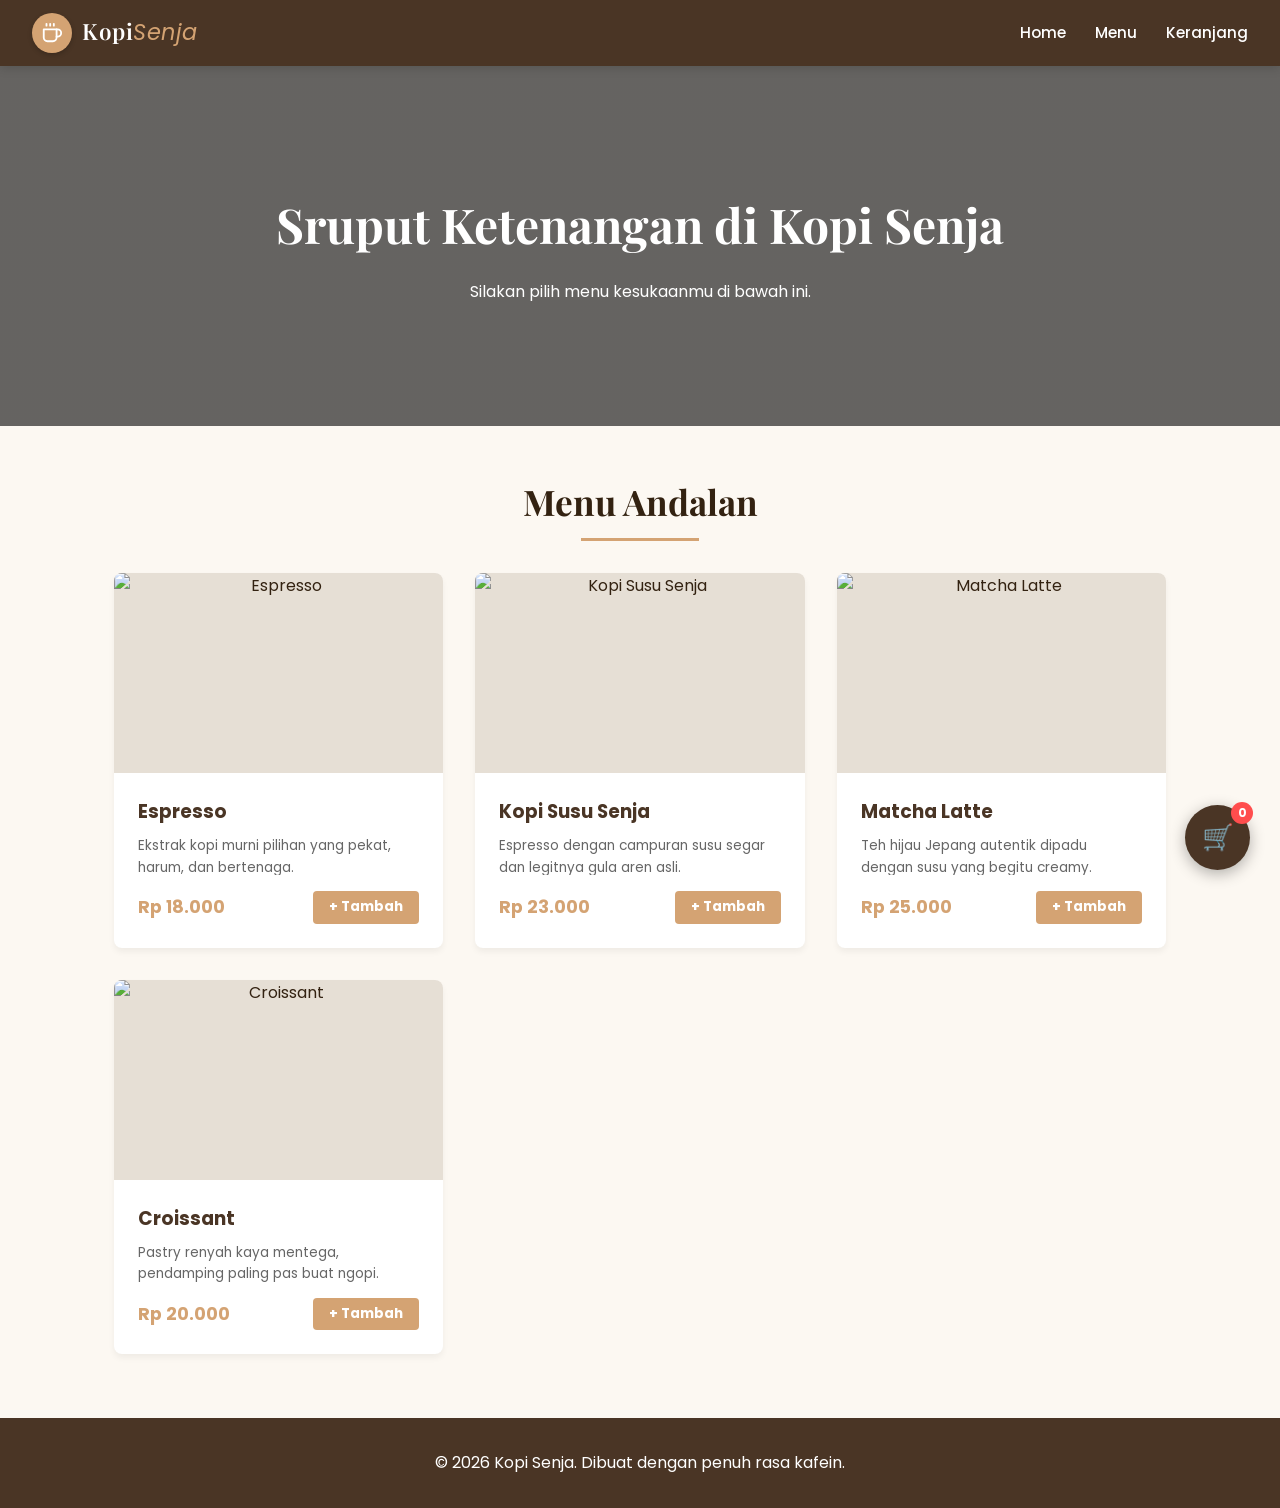
==== index.html @ bedd96e4 "Add files via upload" ====
<!DOCTYPE html>
<html lang="id">
<head>
    <meta charset="UTF-8">
    <meta name="viewport" content="width=device-width, initial-scale=1.0">
    <title>Kopi Senja - Kafe Modern</title>
    <link rel="preconnect" href="https://fonts.googleapis.com">
    <link rel="preconnect" href="https://fonts.gstatic.com" crossorigin>
    <link href="https://fonts.googleapis.com/css2?family=Playfair+Display:ital,wght@0,600;1,400&family=Poppins:wght@400;500;600&display=swap" rel="stylesheet">
    
    <style>
        /* Reset & Base Styles */
        * {
            margin: 0;
            padding: 0;
            box-sizing: border-box;
            font-family: 'Poppins', sans-serif;
        }

        body {
            background-color: #fcf8f2;
            color: #332211;
            line-height: 1.6;
        }

        /* Header & Navigation Berlogo Baru */
        header {
            background-color: #4a3525;
            color: #fff;
            padding: 0.8rem 2rem;
            position: sticky;
            top: 0;
            z-index: 99;
            display: flex;
            justify-content: space-between;
            align-items: center;
            box-shadow: 0 2px 10px rgba(0,0,0,0.15);
        }

        /* Desain Logo Premium di Kiri Atas */
        .logo-container {
            display: flex;
            align-items: center;
            gap: 10px;
            text-decoration: none;
            color: #fff;
        }

        .logo-icon {
            width: 40px;
            height: 40px;
            background-color: #d4a373;
            border-radius: 50%;
            display: flex;
            justify-content: center;
            align-items: center;
            box-shadow: 0 2px 5px rgba(0,0,0,0.2);
        }

        .logo-text {
            font-family: 'Playfair Display', serif;
            font-size: 1.4rem;
            font-weight: 600;
            letter-spacing: 0.5px;
        }

        .logo-text span {
            color: #d4a373;
            font-style: italic;
            font-weight: 400;
        }

        /* Menu Navigasi di Kanan Atas */
        header nav {
            display: flex;
            align-items: center;
        }

        header nav a {
            color: #fff;
            text-decoration: none;
            margin-left: 1.8rem;
            font-size: 0.95rem;
            font-weight: 500;
            transition: color 0.3s;
        }

        header nav a:hover {
            color: #d4a373;
        }

        /* Hero Section */
        .hero {
            background: linear-gradient(rgba(0, 0, 0, 0.6), rgba(0, 0, 0, 0.6)), url('https://images.unsplash.com/photo-1501339847302-ac426a4a7cbb?q=80&w=1200') no-repeat center center/cover;
            height: 40vh;
            display: flex;
            flex-direction: column;
            justify-content: center;
            align-items: center;
            text-align: center;
            color: #fff;
            padding: 0 1rem;
        }

        .hero h1 {
            font-family: 'Playfair Display', serif;
            font-size: 3rem;
            margin-bottom: 1rem;
        }

        .btn {
            display: inline-block;
            background-color: #d4a373;
            color: #fff;
            padding: 0.7rem 2rem;
            text-decoration: none;
            border-radius: 5px;
            font-weight: bold;
            transition: background 0.3s;
            cursor: pointer;
            border: none;
        }

        .btn:hover {
            background-color: #b98453;
        }

        /* Main Content Wrapper */
        .container {
            max-width: 1100px;
            margin: 3rem auto;
            padding: 0 1.5rem;
        }

        section {
            margin-bottom: 4rem;
            text-align: center;
        }

        section h2 {
            font-family: 'Playfair Display', serif;
            font-size: 2.2rem;
            margin-bottom: 2rem;
            position: relative;
            display: inline-block;
        }

        section h2::after {
            content: '';
            display: block;
            width: 50%;
            height: 3px;
            background-color: #d4a373;
            margin: 0.5rem auto 0;
        }

        /* Menu Grid */
        .menu-grid {
            display: grid;
            grid-template-columns: repeat(auto-fit, minmax(250px, 1fr));
            gap: 2rem;
        }

        .menu-item {
            background: #fff;
            border-radius: 8px;
            overflow: hidden;
            box-shadow: 0 4px 6px rgba(0,0,0,0.05);
            transition: transform 0.3s;
            display: flex;
            flex-direction: column;
            justify-content: space-between;
        }

        .menu-item:hover {
            transform: translateY(-5px);
        }

        .menu-img {
            width: 100%;
            height: 200px;
            object-fit: cover;
            background-color: #e6dfd5;
        }

        .menu-info {
            padding: 1.5rem;
            text-align: left;
        }

        .menu-item h3 {
            margin-bottom: 0.5rem;
            color: #4a3525;
        }

        .menu-item p {
            font-size: 0.85rem;
            color: #666;
            margin-bottom: 1rem;
            height: 40px;
            overflow: hidden;
        }

        .menu-footer {
            display: flex;
            justify-content: space-between;
            align-items: center;
        }

        .menu-item .price {
            color: #d4a373;
            font-weight: bold;
            font-size: 1.1rem;
        }

        .btn-sm {
            padding: 0.4rem 1rem;
            font-size: 0.85rem;
            border-radius: 4px;
        }

        /* Tombol Keranjang Bulat di Pojok Kanan Bawah */
        .floating-cart {
            position: fixed;
            bottom: 30px;
            right: 30px;
            background-color: #4a3525;
            color: white;
            width: 65px;
            height: 65px;
            border-radius: 50%;
            display: flex;
            justify-content: center;
            align-items: center;
            box-shadow: 0 4px 15px rgba(0,0,0,0.3);
            cursor: pointer;
            z-index: 100;
            transition: transform 0.2s;
            font-size: 1.6rem;
        }

        .floating-cart:hover {
            transform: scale(1.1);
            background-color: #d4a373;
        }

        .cart-badge {
            position: absolute;
            top: -3px;
            right: -3px;
            background-color: #ff4d4d;
            color: white;
            border-radius: 50%;
            width: 22px;
            height: 22px;
            font-size: 0.75rem;
            font-weight: bold;
            display: flex;
            justify-content: center;
            align-items: center;
        }

        /* Tampilan Checkout (Modal Popup) */
        .cart-modal {
            display: none;
            position: fixed;
            top: 0;
            left: 0;
            width: 100%;
            height: 100%;
            background-color: rgba(0,0,0,0.5);
            z-index: 101;
            justify-content: center;
            align-items: center;
        }

        .modal-content {
            background-color: white;
            padding: 2rem;
            border-radius: 8px;
            width: 90%;
            max-width: 500px;
            box-shadow: 0 4px 15px rgba(0,0,0,0.2);
            position: relative;
            animation: fadeIn 0.3s ease;
        }

        @keyframes fadeIn {
            from { transform: translateY(20px); opacity: 0; }
            to { transform: translateY(0); opacity: 1; }
        }

        .close-modal {
            position: absolute;
            top: 15px;
            right: 20px;
            font-size: 1.5rem;
            cursor: pointer;
            color: #888;
        }

        .close-modal:hover {
            color: #333;
        }

        .cart-item {
            display: flex;
            justify-content: space-between;
            border-bottom: 1px solid #eee;
            padding: 0.7rem 0;
        }

        .total-price {
            font-size: 1.3rem;
            font-weight: bold;
            text-align: right;
            margin: 1.5rem 0;
            color: #4a3525;
        }

        /* Footer */
        footer {
            background-color: #4a3525;
            color: #fff;
            text-align: center;
            padding: 2rem 1rem;
        }
    </style>
</head>
<body>

    <header>
        <a href="#home" class="logo-container">
            <div class="logo-icon">
                <svg xmlns="http://www.w3.org/2000/svg" viewBox="0 0 24 24" fill="none" stroke="#fff" stroke-width="2" stroke-linecap="round" stroke-linejoin="round" style="width:22px; height:22px;">
                    <path d="M17 8h1a4 4 0 1 1 0 8h-1" />
                    <path d="M3 8h14v9a4 4 0 0 1-4 4H7a4 4 0 0 1-4-4Z" />
                    <line x1="6" y1="2" x2="6" y2="4" />
                    <line x1="10" y1="2" x2="10" y2="4" />
                    <line x1="14" y1="2" x2="14" y2="4" />
                </svg>
            </div>
            <div class="logo-text">Kopi<span>Senja</span></div>
        </a>
        <nav>
            <a href="#home">Home</a>
            <a href="#menu">Menu</a>
            <a href="javascript:void(0)" onclick="bukaKeranjang()">Keranjang</a>
        </nav>
    </header>

    <div class="hero" id="home">
        <h1>Sruput Ketenangan di Kopi Senja</h1>
        <p>Silakan pilih menu kesukaanmu di bawah ini.</p>
    </div>

    <div class="container">
        
        <section id="menu">
            <h2>Menu Andalan</h2>
            <div class="menu-grid">
                
                <div class="menu-item">
                    <img src="https://images.unsplash.com/photo-1514432324607-a09d9b4aefdd?q=80&w=500" alt="Espresso" class="menu-img">
                    <div class="menu-info">
                        <h3>Espresso</h3>
                        <p>Ekstrak kopi murni pilihan yang pekat, harum, dan bertenaga.</p>
                        <div class="menu-footer">
                            <span class="price">Rp 18.000</span>
                            <button class="btn btn-sm" onclick="addToCart('Espresso', 18000)">+ Tambah</button>
                        </div>
                    </div>
                </div>

                <div class="menu-item">
                    <img src="https://images.unsplash.com/photo-1541167760496-1628856ab772?q=80&w=500" alt="Kopi Susu Senja" class="menu-img">
                    <div class="menu-info">
                        <h3>Kopi Susu Senja</h3>
                        <p>Espresso dengan campuran susu segar dan legitnya gula aren asli.</p>
                        <div class="menu-footer">
                            <span class="price">Rp 23.000</span>
                            <button class="btn btn-sm" onclick="addToCart('Kopi Susu Senja', 23000)">+ Tambah</button>
                        </div>
                    </div>
                </div>

                <div class="menu-item">
                    <img src="https://images.unsplash.com/photo-1536256263959-770b48d82b0a?q=80&w=500" alt="Matcha Latte" class="menu-img">
                    <div class="menu-info">
                        <h3>Matcha Latte</h3>
                        <p>Teh hijau Jepang autentik dipadu dengan susu yang begitu creamy.</p>
                        <div class="menu-footer">
                            <span class="price">Rp 25.000</span>
                            <button class="btn btn-sm" onclick="addToCart('Matcha Latte', 25000)">+ Tambah</button>
                        </div>
                    </div>
                </div>

                <div class="menu-item">
                    <img src="https://images.unsplash.com/photo-1555507036-ab1f4038808a?q=80&w=500" alt="Croissant" class="menu-img">
                    <div class="menu-info">
                        <h3>Croissant</h3>
                        <p>Pastry renyah kaya mentega, pendamping paling pas buat ngopi.</p>
                        <div class="menu-footer">
                            <span class="price">Rp 20.000</span>
                            <button class="btn btn-sm" onclick="addToCart('Croissant', 20000)">+ Tambah</button>
                        </div>
                    </div>
                </div>

            </div>
        </section>

    </div>

    <div class="floating-cart" onclick="bukaKeranjang()">
        🛒
        <span class="cart-badge" id="cart-count">0</span>
    </div>

    <div class="cart-modal" id="cartModal">
        <div class="modal-content">
            <span class="close-modal" onclick="tutupKeranjang()">&times;</span>
            <h2 style="font-size: 1.5rem; margin-bottom: 1.5rem; text-align: center; font-family: 'Playfair Display', serif;">Detail Pesanan Anda</h2>
            
            <div id="cart-items">
                </div>
            
            <div class="total-price">Total: Rp <span id="total-harga">0</span></div>
            <button class="btn" style="width: 100%;" onclick="checkoutPesanan()">Checkout via WhatsApp</button>
        </div>
    </div>

    <footer>
        <p>&copy; 2026 Kopi Senja. Dibuat dengan penuh rasa kafein.</p>
    </footer>

    <script>
        let cart = [];

        function addToCart(namaProduk, harga) {
            let itemSama = cart.find(item => item.name === namaProduk);
            
            if (itemSama) {
                itemSama.quantity += 1;
            } else {
                cart.push({ name: namaProduk, price: harga, quantity: 1 });
            }
            
            updateCartCount();
        }

        function updateCartCount() {
            const cartCount = document.getElementById('cart-count');
            let totalItems = cart.reduce((sum, item) => sum + item.quantity, 0);
            cartCount.innerText = totalItems;
        }

        function bukaKeranjang() {
            const modal = document.getElementById('cartModal');
            const cartItemsContainer = document.getElementById('cart-items');
            const totalHargaContainer = document.getElementById('total-harga');

            modal.style.display = 'flex';

            if (cart.length === 0) {
                cartItemsContainer.innerHTML = '<p style="text-align: center; color: #888; padding: 2rem 0;">Keranjang belanja masih kosong.</p>';
                totalHargaContainer.innerText = '0';
                return;
            }

            cartItemsContainer.innerHTML = '';
            let totalHarga = 0;

            cart.forEach(item => {
                let subTotal = item.price * item.quantity;
                totalHarga += subTotal;

                cartItemsContainer.innerHTML += `
                    <div class="cart-item">
                        <span><strong>${item.name}</strong> (x${item.quantity})</span>
                        <span>Rp ${subTotal.toLocaleString('id-ID')}</span>
                    </div>
                `;
            });

            totalHargaContainer.innerText = totalHarga.toLocaleString('id-ID');
        }

        function tutupKeranjang() {
            document.getElementById('cartModal').style.display = 'none';
        }

        window.onclick = function(event) {
            const modal = document.getElementById('cartModal');
            if (event.target == modal) {
                modal.style.display = 'none';
            }
        }

        function checkoutPesanan() {
            if (cart.length === 0) {
                alert('Keranjang Anda kosong!');
                return;
            }

            let pesan = "Halo Kopi Senja, saya mau pesan:\n\n";
            let totalHarga = 0;
            
            cart.forEach(item => {
                let subTotal = item.price * item.quantity;  
                totalHarga += subTotal;
                pesan += `- ${item.name} (x${item.quantity}) : Rp ${subTotal.toLocaleString('id-ID')}\n`;
            });
            
            pesan += `\n*Total Akhir: Rp ${totalHarga.toLocaleString('id-ID')}*`;
            
            let urlWhatsApp = "https://wa.me/628123456789?text=" + encodeURIComponent(pesan);
            
            window.open(urlWhatsApp, '_blank');
            cart = [];
            updateCartCount();
            tutupKeranjang();
        }
    </script>

</body>
</html>
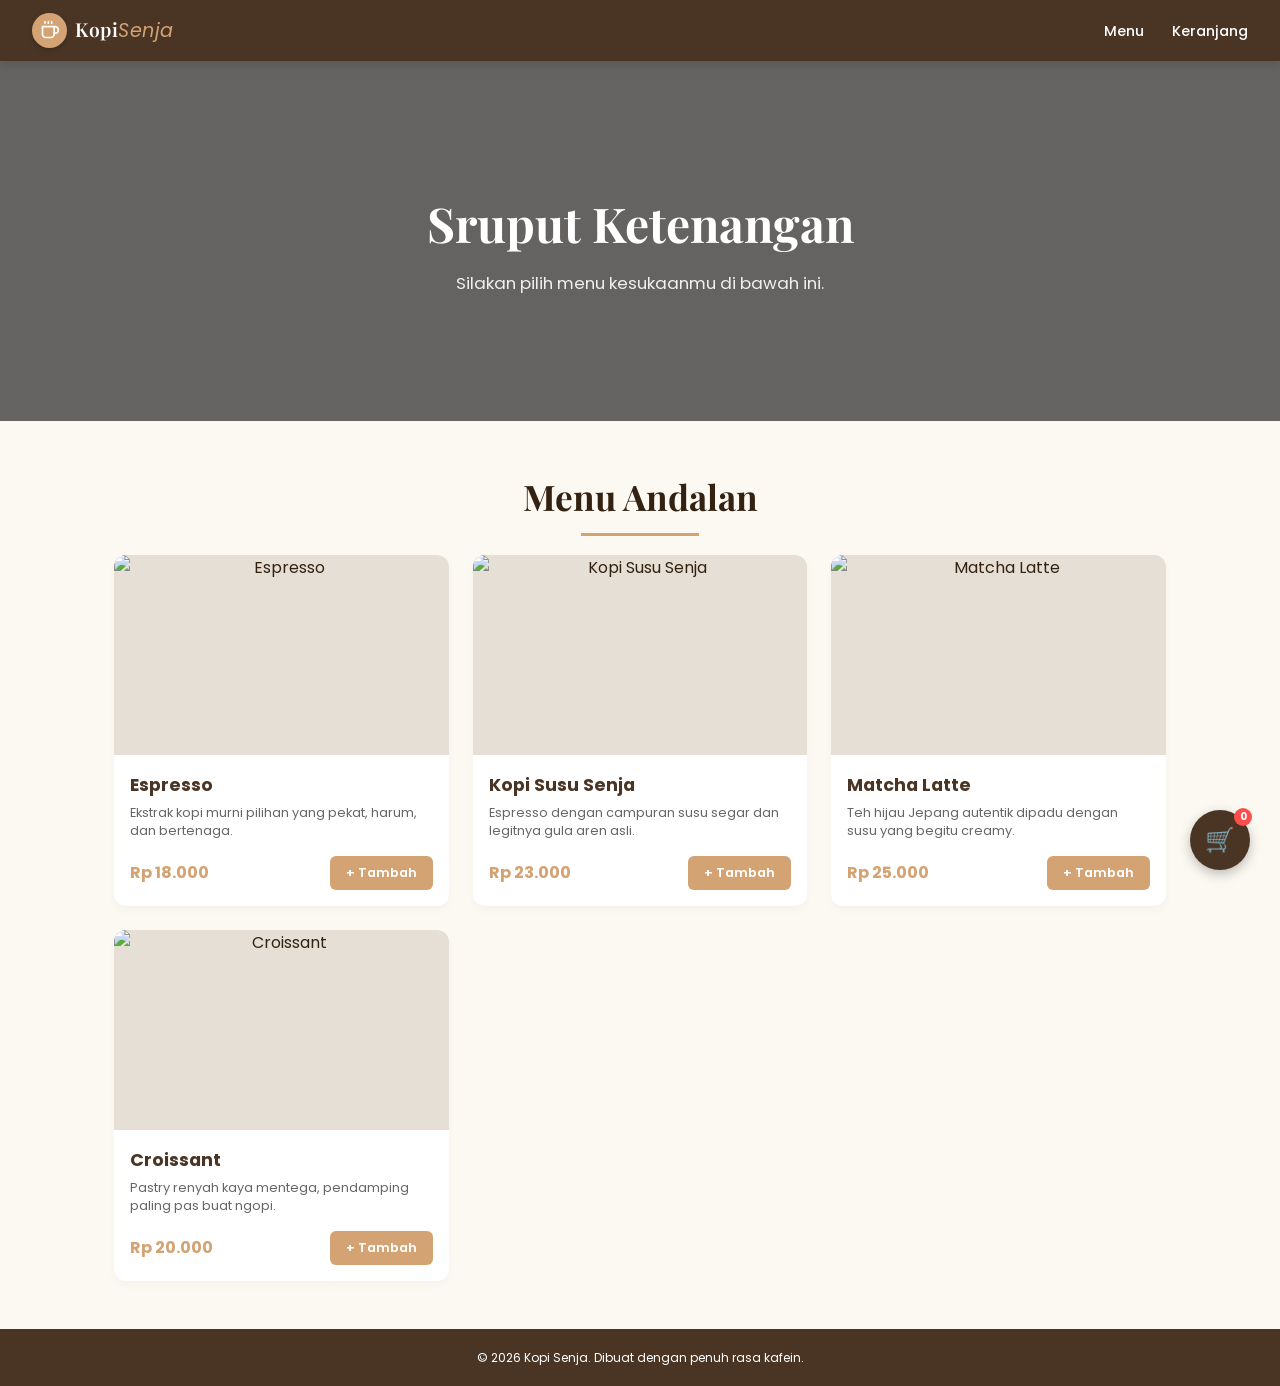
==== commit a0ec95eb: "Add files via upload" ====
--- a/index.html
+++ b/index.html
@@ -7,332 +7,14 @@
     <link rel="preconnect" href="https://fonts.googleapis.com">
     <link rel="preconnect" href="https://fonts.gstatic.com" crossorigin>
     <link href="https://fonts.googleapis.com/css2?family=Playfair+Display:ital,wght@0,600;1,400&family=Poppins:wght@400;500;600&display=swap" rel="stylesheet">
-    
-    <style>
-        /* Reset & Base Styles */
-        * {
-            margin: 0;
-            padding: 0;
-            box-sizing: border-box;
-            font-family: 'Poppins', sans-serif;
-        }
-
-        body {
-            background-color: #fcf8f2;
-            color: #332211;
-            line-height: 1.6;
-        }
-
-        /* Header & Navigation Berlogo Baru */
-        header {
-            background-color: #4a3525;
-            color: #fff;
-            padding: 0.8rem 2rem;
-            position: sticky;
-            top: 0;
-            z-index: 99;
-            display: flex;
-            justify-content: space-between;
-            align-items: center;
-            box-shadow: 0 2px 10px rgba(0,0,0,0.15);
-        }
-
-        /* Desain Logo Premium di Kiri Atas */
-        .logo-container {
-            display: flex;
-            align-items: center;
-            gap: 10px;
-            text-decoration: none;
-            color: #fff;
-        }
-
-        .logo-icon {
-            width: 40px;
-            height: 40px;
-            background-color: #d4a373;
-            border-radius: 50%;
-            display: flex;
-            justify-content: center;
-            align-items: center;
-            box-shadow: 0 2px 5px rgba(0,0,0,0.2);
-        }
-
-        .logo-text {
-            font-family: 'Playfair Display', serif;
-            font-size: 1.4rem;
-            font-weight: 600;
-            letter-spacing: 0.5px;
-        }
-
-        .logo-text span {
-            color: #d4a373;
-            font-style: italic;
-            font-weight: 400;
-        }
-
-        /* Menu Navigasi di Kanan Atas */
-        header nav {
-            display: flex;
-            align-items: center;
-        }
-
-        header nav a {
-            color: #fff;
-            text-decoration: none;
-            margin-left: 1.8rem;
-            font-size: 0.95rem;
-            font-weight: 500;
-            transition: color 0.3s;
-        }
-
-        header nav a:hover {
-            color: #d4a373;
-        }
-
-        /* Hero Section */
-        .hero {
-            background: linear-gradient(rgba(0, 0, 0, 0.6), rgba(0, 0, 0, 0.6)), url('https://images.unsplash.com/photo-1501339847302-ac426a4a7cbb?q=80&w=1200') no-repeat center center/cover;
-            height: 40vh;
-            display: flex;
-            flex-direction: column;
-            justify-content: center;
-            align-items: center;
-            text-align: center;
-            color: #fff;
-            padding: 0 1rem;
-        }
-
-        .hero h1 {
-            font-family: 'Playfair Display', serif;
-            font-size: 3rem;
-            margin-bottom: 1rem;
-        }
-
-        .btn {
-            display: inline-block;
-            background-color: #d4a373;
-            color: #fff;
-            padding: 0.7rem 2rem;
-            text-decoration: none;
-            border-radius: 5px;
-            font-weight: bold;
-            transition: background 0.3s;
-            cursor: pointer;
-            border: none;
-        }
-
-        .btn:hover {
-            background-color: #b98453;
-        }
-
-        /* Main Content Wrapper */
-        .container {
-            max-width: 1100px;
-            margin: 3rem auto;
-            padding: 0 1.5rem;
-        }
-
-        section {
-            margin-bottom: 4rem;
-            text-align: center;
-        }
-
-        section h2 {
-            font-family: 'Playfair Display', serif;
-            font-size: 2.2rem;
-            margin-bottom: 2rem;
-            position: relative;
-            display: inline-block;
-        }
-
-        section h2::after {
-            content: '';
-            display: block;
-            width: 50%;
-            height: 3px;
-            background-color: #d4a373;
-            margin: 0.5rem auto 0;
-        }
-
-        /* Menu Grid */
-        .menu-grid {
-            display: grid;
-            grid-template-columns: repeat(auto-fit, minmax(250px, 1fr));
-            gap: 2rem;
-        }
-
-        .menu-item {
-            background: #fff;
-            border-radius: 8px;
-            overflow: hidden;
-            box-shadow: 0 4px 6px rgba(0,0,0,0.05);
-            transition: transform 0.3s;
-            display: flex;
-            flex-direction: column;
-            justify-content: space-between;
-        }
-
-        .menu-item:hover {
-            transform: translateY(-5px);
-        }
-
-        .menu-img {
-            width: 100%;
-            height: 200px;
-            object-fit: cover;
-            background-color: #e6dfd5;
-        }
-
-        .menu-info {
-            padding: 1.5rem;
-            text-align: left;
-        }
-
-        .menu-item h3 {
-            margin-bottom: 0.5rem;
-            color: #4a3525;
-        }
-
-        .menu-item p {
-            font-size: 0.85rem;
-            color: #666;
-            margin-bottom: 1rem;
-            height: 40px;
-            overflow: hidden;
-        }
-
-        .menu-footer {
-            display: flex;
-            justify-content: space-between;
-            align-items: center;
-        }
-
-        .menu-item .price {
-            color: #d4a373;
-            font-weight: bold;
-            font-size: 1.1rem;
-        }
-
-        .btn-sm {
-            padding: 0.4rem 1rem;
-            font-size: 0.85rem;
-            border-radius: 4px;
-        }
-
-        /* Tombol Keranjang Bulat di Pojok Kanan Bawah */
-        .floating-cart {
-            position: fixed;
-            bottom: 30px;
-            right: 30px;
-            background-color: #4a3525;
-            color: white;
-            width: 65px;
-            height: 65px;
-            border-radius: 50%;
-            display: flex;
-            justify-content: center;
-            align-items: center;
-            box-shadow: 0 4px 15px rgba(0,0,0,0.3);
-            cursor: pointer;
-            z-index: 100;
-            transition: transform 0.2s;
-            font-size: 1.6rem;
-        }
-
-        .floating-cart:hover {
-            transform: scale(1.1);
-            background-color: #d4a373;
-        }
-
-        .cart-badge {
-            position: absolute;
-            top: -3px;
-            right: -3px;
-            background-color: #ff4d4d;
-            color: white;
-            border-radius: 50%;
-            width: 22px;
-            height: 22px;
-            font-size: 0.75rem;
-            font-weight: bold;
-            display: flex;
-            justify-content: center;
-            align-items: center;
-        }
-
-        /* Tampilan Checkout (Modal Popup) */
-        .cart-modal {
-            display: none;
-            position: fixed;
-            top: 0;
-            left: 0;
-            width: 100%;
-            height: 100%;
-            background-color: rgba(0,0,0,0.5);
-            z-index: 101;
-            justify-content: center;
-            align-items: center;
-        }
-
-        .modal-content {
-            background-color: white;
-            padding: 2rem;
-            border-radius: 8px;
-            width: 90%;
-            max-width: 500px;
-            box-shadow: 0 4px 15px rgba(0,0,0,0.2);
-            position: relative;
-            animation: fadeIn 0.3s ease;
-        }
-
-        @keyframes fadeIn {
-            from { transform: translateY(20px); opacity: 0; }
-            to { transform: translateY(0); opacity: 1; }
-        }
-
-        .close-modal {
-            position: absolute;
-            top: 15px;
-            right: 20px;
-            font-size: 1.5rem;
-            cursor: pointer;
-            color: #888;
-        }
-
-        .close-modal:hover {
-            color: #333;
-        }
-
-        .cart-item {
-            display: flex;
-            justify-content: space-between;
-            border-bottom: 1px solid #eee;
-            padding: 0.7rem 0;
-        }
-
-        .total-price {
-            font-size: 1.3rem;
-            font-weight: bold;
-            text-align: right;
-            margin: 1.5rem 0;
-            color: #4a3525;
-        }
-
-        /* Footer */
-        footer {
-            background-color: #4a3525;
-            color: #fff;
-            text-align: center;
-            padding: 2rem 1rem;
-        }
-    </style>
+    <link rel="stylesheet" href="style.css">
 </head>
 <body>
 
     <header>
         <a href="#home" class="logo-container">
             <div class="logo-icon">
-                <svg xmlns="http://www.w3.org/2000/svg" viewBox="0 0 24 24" fill="none" stroke="#fff" stroke-width="2" stroke-linecap="round" stroke-linejoin="round" style="width:22px; height:22px;">
+                <svg xmlns="http://www.w3.org/2000/svg" viewBox="0 0 24 24" fill="none" stroke="#fff" stroke-width="2" stroke-linecap="round" stroke-linejoin="round" style="width:20px; height:20px;">
                     <path d="M17 8h1a4 4 0 1 1 0 8h-1" />
                     <path d="M3 8h14v9a4 4 0 0 1-4 4H7a4 4 0 0 1-4-4Z" />
                     <line x1="6" y1="2" x2="6" y2="4" />
@@ -343,14 +25,13 @@
             <div class="logo-text">Kopi<span>Senja</span></div>
         </a>
         <nav>
-            <a href="#home">Home</a>
             <a href="#menu">Menu</a>
             <a href="javascript:void(0)" onclick="bukaKeranjang()">Keranjang</a>
         </nav>
     </header>
 
     <div class="hero" id="home">
-        <h1>Sruput Ketenangan di Kopi Senja</h1>
+        <h1>Sruput Ketenangan</h1>
         <p>Silakan pilih menu kesukaanmu di bawah ini.</p>
     </div>
 
@@ -421,13 +102,14 @@
     <div class="cart-modal" id="cartModal">
         <div class="modal-content">
             <span class="close-modal" onclick="tutupKeranjang()">&times;</span>
-            <h2 style="font-size: 1.5rem; margin-bottom: 1.5rem; text-align: center; font-family: 'Playfair Display', serif;">Detail Pesanan Anda</h2>
+            <h2 class="modal-title">Detail Pesanan</h2>
             
-            <div id="cart-items">
-                </div>
+            <div id="cart-items"></div>
             
-            <div class="total-price">Total: Rp <span id="total-harga">0</span></div>
-            <button class="btn" style="width: 100%;" onclick="checkoutPesanan()">Checkout via WhatsApp</button>
+            <div class="modal-footer-section">
+                <div class="total-price">Total: Rp <span id="total-harga">0</span></div>
+                <button class="btn btn-checkout" onclick="checkoutPesanan()">Checkout via WhatsApp</button>
+            </div>
         </div>
     </div>
 
@@ -435,94 +117,6 @@
         <p>&copy; 2026 Kopi Senja. Dibuat dengan penuh rasa kafein.</p>
     </footer>
 
-    <script>
-        let cart = [];
-
-        function addToCart(namaProduk, harga) {
-            let itemSama = cart.find(item => item.name === namaProduk);
-            
-            if (itemSama) {
-                itemSama.quantity += 1;
-            } else {
-                cart.push({ name: namaProduk, price: harga, quantity: 1 });
-            }
-            
-            updateCartCount();
-        }
-
-        function updateCartCount() {
-            const cartCount = document.getElementById('cart-count');
-            let totalItems = cart.reduce((sum, item) => sum + item.quantity, 0);
-            cartCount.innerText = totalItems;
-        }
-
-        function bukaKeranjang() {
-            const modal = document.getElementById('cartModal');
-            const cartItemsContainer = document.getElementById('cart-items');
-            const totalHargaContainer = document.getElementById('total-harga');
-
-            modal.style.display = 'flex';
-
-            if (cart.length === 0) {
-                cartItemsContainer.innerHTML = '<p style="text-align: center; color: #888; padding: 2rem 0;">Keranjang belanja masih kosong.</p>';
-                totalHargaContainer.innerText = '0';
-                return;
-            }
-
-            cartItemsContainer.innerHTML = '';
-            let totalHarga = 0;
-
-            cart.forEach(item => {
-                let subTotal = item.price * item.quantity;
-                totalHarga += subTotal;
-
-                cartItemsContainer.innerHTML += `
-                    <div class="cart-item">
-                        <span><strong>${item.name}</strong> (x${item.quantity})</span>
-                        <span>Rp ${subTotal.toLocaleString('id-ID')}</span>
-                    </div>
-                `;
-            });
-
-            totalHargaContainer.innerText = totalHarga.toLocaleString('id-ID');
-        }
-
-        function tutupKeranjang() {
-            document.getElementById('cartModal').style.display = 'none';
-        }
-
-        window.onclick = function(event) {
-            const modal = document.getElementById('cartModal');
-            if (event.target == modal) {
-                modal.style.display = 'none';
-            }
-        }
-
-        function checkoutPesanan() {
-            if (cart.length === 0) {
-                alert('Keranjang Anda kosong!');
-                return;
-            }
-
-            let pesan = "Halo Kopi Senja, saya mau pesan:\n\n";
-            let totalHarga = 0;
-            
-            cart.forEach(item => {
-                let subTotal = item.price * item.quantity;  
-                totalHarga += subTotal;
-                pesan += `- ${item.name} (x${item.quantity}) : Rp ${subTotal.toLocaleString('id-ID')}\n`;
-            });
-            
-            pesan += `\n*Total Akhir: Rp ${totalHarga.toLocaleString('id-ID')}*`;
-            
-            let urlWhatsApp = "https://wa.me/628123456789?text=" + encodeURIComponent(pesan);
-            
-            window.open(urlWhatsApp, '_blank');
-            cart = [];
-            updateCartCount();
-            tutupKeranjang();
-        }
-    </script>
-
+    <script src="script.js"></script>
 </body>
 </html>
--- a/style.css
+++ b/style.css
@@ -0,0 +1,404 @@
+/* ==========================================================================
+   1. RESET & BASE STYLES (Agar tampil sama di semua browser HP)
+   ========================================================================== */
+* {
+    margin: 0;
+    padding: 0;
+    box-sizing: border-box;
+    font-family: 'Poppins', sans-serif;
+    -webkit-tap-highlight-color: transparent; /* Hapus kotak biru saat tombol diklik di HP */
+}
+
+html {
+    scroll-behavior: smooth;
+}
+
+body {
+    background-color: #fcf8f2;
+    color: #332211;
+    line-height: 1.6;
+    overflow-x: hidden; /* Mencegah halaman bisa digeser ke kanan-kiri */
+}
+
+/* ==========================================================================
+   2. HEADER & NAVIGASI (Pas dan tidak sumpek di layar kecil)
+   ========================================================================== */
+header {
+    background-color: #4a3525;
+    color: #fff;
+    padding: 0.8rem 1rem;
+    position: sticky;
+    top: 0;
+    z-index: 99;
+    display: flex;
+    justify-content: space-between;
+    align-items: center;
+    box-shadow: 0 2px 10px rgba(0,0,0,0.15);
+}
+
+.logo-container {
+    display: flex;
+    align-items: center;
+    gap: 8px;
+    text-decoration: none;
+    color: #fff;
+}
+
+.logo-icon {
+    width: 35px;
+    height: 35px;
+    background-color: #d4a373;
+    border-radius: 50%;
+    display: flex;
+    justify-content: center;
+    align-items: center;
+    box-shadow: 0 2px 5px rgba(0,0,0,0.2);
+    flex-shrink: 0; /* Menjaga icon tidak gepeng di HP */
+}
+
+.logo-text {
+    font-family: 'Playfair Display', serif;
+    font-size: 1.2rem;
+    font-weight: 600;
+    letter-spacing: 0.5px;
+}
+
+.logo-text span {
+    color: #d4a373;
+    font-style: italic;
+    font-weight: 400;
+}
+
+header nav a {
+    color: #fff;
+    text-decoration: none;
+    margin-left: 0.8rem;
+    font-size: 0.85rem;
+    font-weight: 500;
+    transition: color 0.3s;
+}
+
+header nav a:hover {
+    color: #d4a373;
+}
+
+/* ==========================================================================
+   3. HERO SECTION (Banner Atas Proporsional)
+   ========================================================================== */
+.hero {
+    background: linear-gradient(rgba(0, 0, 0, 0.6), rgba(0, 0, 0, 0.6)), url('https://images.unsplash.com/photo-1501339847302-ac426a4a7cbb?q=80&w=1200') no-repeat center center/cover;
+    height: 35vh; /* Tidak terlalu tinggi di HP */
+    display: flex;
+    flex-direction: column;
+    justify-content: center;
+    align-items: center;
+    text-align: center;
+    color: #fff;
+    padding: 0 1rem;
+}
+
+.hero h1 {
+    font-family: 'Playfair Display', serif;
+    font-size: 1.8rem; /* Ukuran pas untuk HP, tidak patah berantakan */
+    margin-bottom: 0.5rem;
+}
+
+.hero p {
+    font-size: 0.85rem;
+    max-width: 500px;
+    opacity: 0.9;
+}
+
+/* ==========================================================================
+   4. UTILITIES & BUTTONS
+   ========================================================================== */
+.container {
+    max-width: 1100px;
+    margin: 1.5rem auto;
+    padding: 0 1rem;
+}
+
+section {
+    margin-bottom: 2.5rem;
+    text-align: center;
+}
+
+section h2 {
+    font-family: 'Playfair Display', serif;
+    font-size: 1.6rem;
+    margin-bottom: 1.2rem;
+    position: relative;
+    display: inline-block;
+}
+
+section h2::after {
+    content: '';
+    display: block;
+    width: 50%;
+    height: 3px;
+    background-color: #d4a373;
+    margin: 0.5rem auto 0;
+}
+
+.btn {
+    display: inline-block;
+    background-color: #d4a373;
+    color: #fff;
+    padding: 0.6rem 1.5rem;
+    text-decoration: none;
+    border-radius: 6px;
+    font-weight: 600;
+    transition: background 0.3s;
+    cursor: pointer;
+    border: none;
+    text-align: center;
+    font-size: 0.9rem;
+}
+
+.btn:hover {
+    background-color: #b98453;
+}
+
+.btn-sm {
+    padding: 0.5rem 1rem;
+    font-size: 0.8rem;
+    border-radius: 6px;
+}
+
+/* ==========================================================================
+   5. MENU GRID (Otomatis 1 kolom di HP, banyak kolom di Laptop)
+   ========================================================================== */
+.menu-grid {
+    display: grid;
+    grid-template-columns: 1fr; /* Default HP: 1 Kolom penuh */
+    gap: 1.2rem;
+}
+
+.menu-item {
+    background: #fff;
+    border-radius: 12px;
+    overflow: hidden;
+    box-shadow: 0 4px 8px rgba(0,0,0,0.03);
+    display: flex;
+    flex-direction: column;
+    justify-content: space-between;
+}
+
+.menu-img {
+    width: 100%;
+    height: 200px;
+    object-fit: cover;
+    background-color: #e6dfd5;
+}
+
+.menu-info {
+    padding: 1rem;
+    text-align: left;
+}
+
+.menu-item h3 {
+    margin-bottom: 0.3rem;
+    color: #4a3525;
+    font-size: 1.1rem;
+}
+
+.menu-item p {
+    font-size: 0.8rem;
+    color: #666;
+    margin-bottom: 1rem;
+    line-height: 1.4;
+}
+
+.menu-footer {
+    display: flex;
+    justify-content: space-between;
+    align-items: center;
+}
+
+.menu-item .price {
+    color: #d4a373;
+    font-weight: bold;
+    font-size: 1rem;
+}
+
+/* ==========================================================================
+   6. FLOATING CART (Nyaman dijempol pengguna HP)
+   ========================================================================== */
+.floating-cart {
+    position: fixed;
+    bottom: 20px;
+    right: 20px;
+    background-color: #4a3525;
+    color: white;
+    width: 50px;
+    height: 50px;
+    border-radius: 50%;
+    display: flex;
+    justify-content: center;
+    align-items: center;
+    box-shadow: 0 4px 12px rgba(0,0,0,0.25);
+    cursor: pointer;
+    z-index: 100;
+    transition: transform 0.2s;
+    font-size: 1.2rem;
+}
+
+.cart-badge {
+    position: absolute;
+    top: -2px;
+    right: -2px;
+    background-color: #ff4d4d;
+    color: white;
+    border-radius: 50%;
+    width: 18px;
+    height: 18px;
+    font-size: 0.65rem;
+    font-weight: bold;
+    display: flex;
+    justify-content: center;
+    align-items: center;
+}
+
+/* ==========================================================================
+   7. MODAL OVERLAY & BOTTOM SHEET (Solusi Anti-Kepotong di HP)
+   ========================================================================== */
+.cart-modal {
+    display: none;
+    position: fixed;
+    top: 0;
+    left: 0;
+    width: 100%;
+    height: 100%;
+    background-color: rgba(0,0,0,0.6);
+    z-index: 101;
+    justify-content: center;
+    align-items: flex-end; /* Di HP: Nempel di bawah layar (Bottom Sheet) */
+}
+
+.modal-content {
+    background-color: white;
+    padding: 1.2rem;
+    border-top-left-radius: 20px;
+    border-top-right-radius: 20px;
+    width: 100%;
+    max-height: 75vh; /* Batasi tinggi maks: sisa 25% layar buat ruang aman */
+    display: flex;
+    flex-direction: column;
+    box-shadow: 0 -5px 20px rgba(0,0,0,0.15);
+    position: relative;
+    animation: slideUp 0.3s ease-out;
+}
+
+@keyframes slideUp {
+    from { transform: translateY(100%); }
+    to { transform: translateY(0); }
+}
+
+.close-modal {
+    position: absolute;
+    top: 10px;
+    right: 15px;
+    font-size: 1.6rem;
+    cursor: pointer;
+    color: #888;
+    padding: 5px;
+    z-index: 10;
+}
+
+.modal-title {
+    font-size: 1.15rem; 
+    text-align: center; 
+    font-family: 'Playfair Display', serif; 
+    padding-bottom: 0.5rem; 
+    border-bottom: 1px solid #eee;
+}
+
+/* Wadah List Belanjaan yang Mengaktifkan Scroll Otomatis */
+#cart-items {
+    overflow-y: auto; 
+    flex-grow: 1;
+    margin-top: 0.8rem;
+    padding-right: 5px;
+}
+
+.cart-item {
+    display: flex;
+    justify-content: space-between;
+    align-items: center;
+    border-bottom: 1px solid #eee;
+    padding: 0.7rem 0;
+    font-size: 0.85rem;
+}
+
+.modal-footer-section {
+    padding-top: 0.8rem;
+    background-color: white;
+    border-top: 1px solid #eee;
+}
+
+.total-price {
+    font-size: 1.1rem;
+    font-weight: bold;
+    text-align: right;
+    margin-bottom: 0.8rem;
+    color: #4a3525;
+}
+
+.btn-checkout {
+    width: 100%; 
+    border-radius: 8px; 
+    padding: 0.75rem;
+}
+
+/* ==========================================================================
+   8. FOOTER
+   ========================================================================== */
+footer {
+    background-color: #4a3525;
+    color: #fff;
+    text-align: center;
+    padding: 1.2rem 1rem;
+    font-size: 0.75rem;
+}
+
+/* ==========================================================================
+   9. MEDIA QUERIES (Aturan khusus saat dibuka di Layar Lebar/Laptop)
+   ========================================================================== */
+@media (min-width: 576px) {
+    .menu-grid {
+        grid-template-columns: repeat(2, 1fr); /* Tablet: 2 Kolom */
+    }
+}
+
+@media (min-width: 768px) {
+    header { padding: 0.8rem 2rem; }
+    header nav a { margin-left: 1.5rem; font-size: 0.9rem; }
+    
+    .hero { height: 40vh; }
+    .hero h1 { font-size: 3rem; }
+    .hero p { font-size: 1.05rem; }
+    
+    .container { margin: 3rem auto; padding: 0 1.5rem; }
+    section h2 { font-size: 2.2rem; }
+    
+    .menu-grid {
+        grid-template-columns: repeat(auto-fit, minmax(250px, 1fr)); /* Laptop: Menyesuaikan layar */
+        gap: 1.5rem;
+    }
+    
+    /* Perubahan Modal Keranjang dari Bottom Sheet jadi Pop-Up Tengah di Laptop */
+    .cart-modal { align-items: center; }
+    .modal-content {
+        border-radius: 12px;
+        width: 90%;
+        max-width: 440px;
+        max-height: 70vh;
+        animation: fadeIn 0.3s ease;
+    }
+    @keyframes fadeIn {
+        from { transform: translateY(20px); opacity: 0; }
+        to { transform: translateY(0); opacity: 1; }
+    }
+    
+    .floating-cart { bottom: 30px; right: 30px; width: 60px; height: 60px; font-size: 1.5rem; }
+}
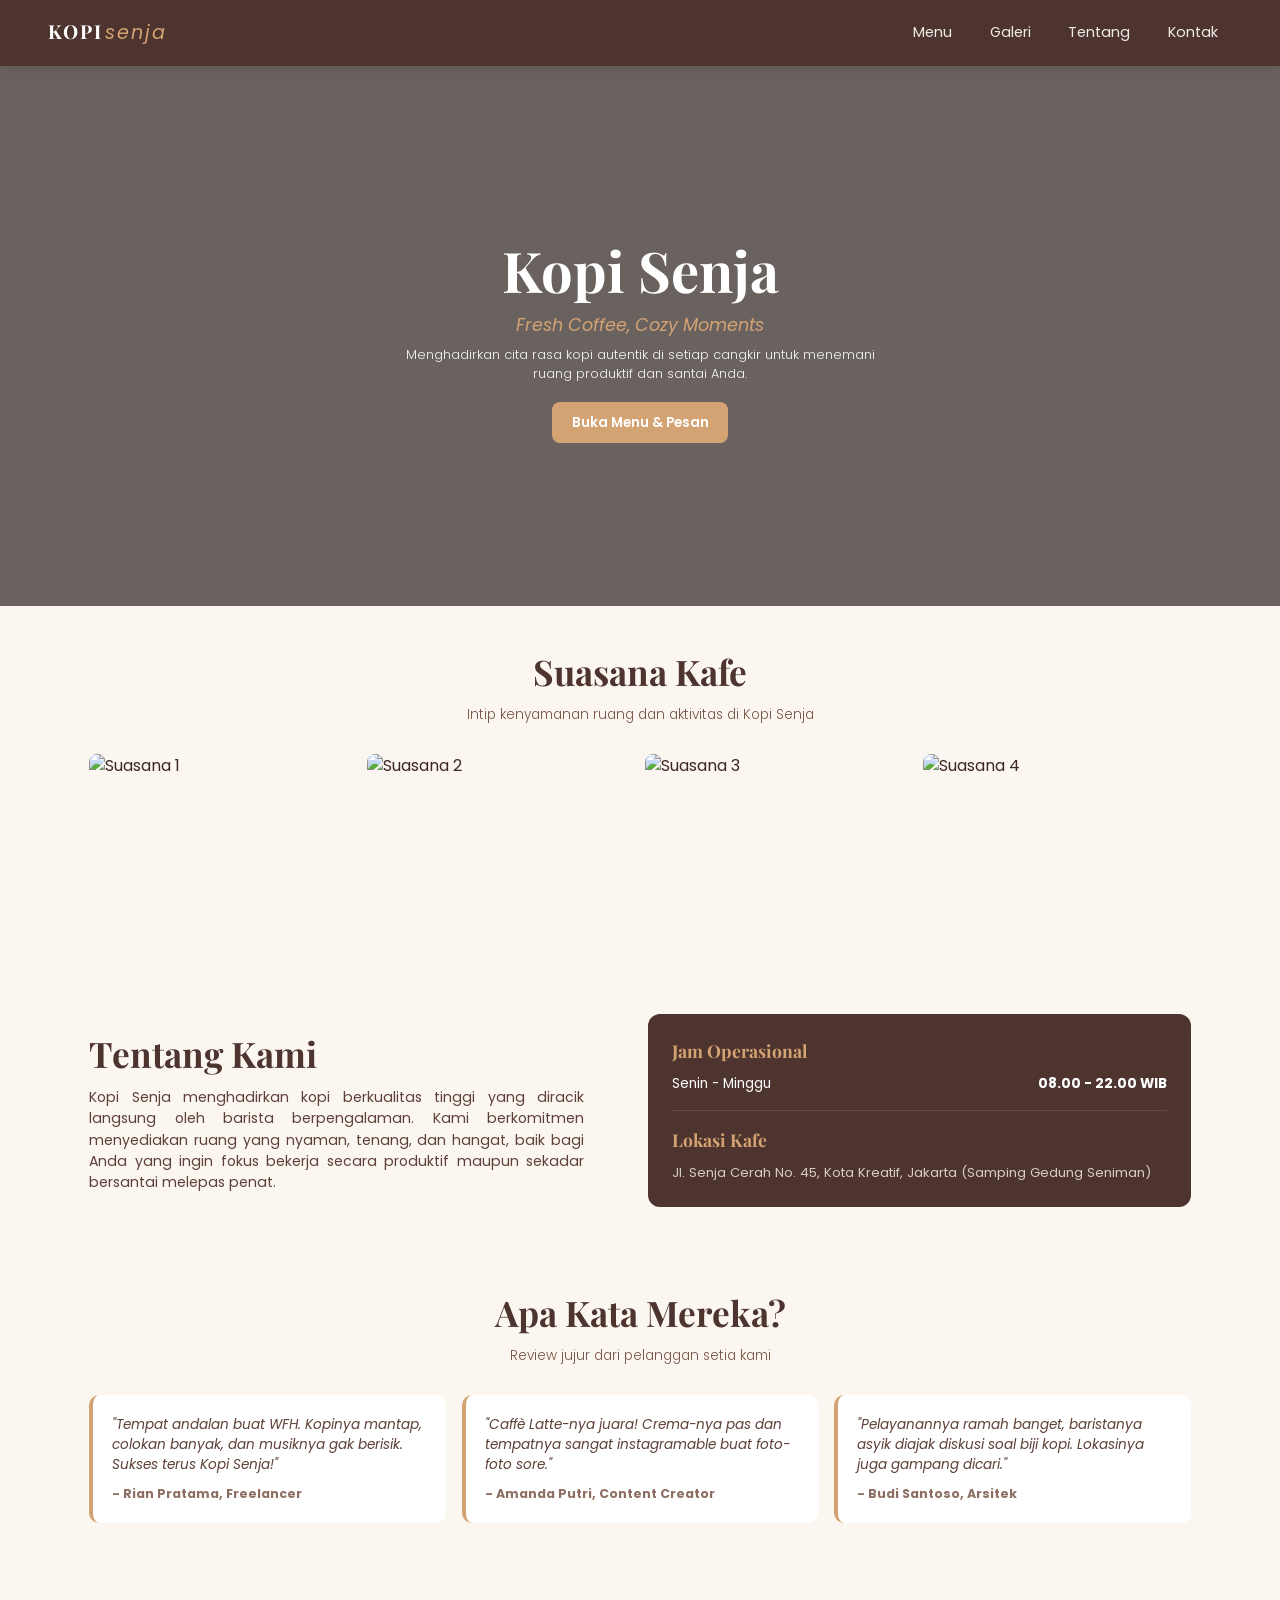
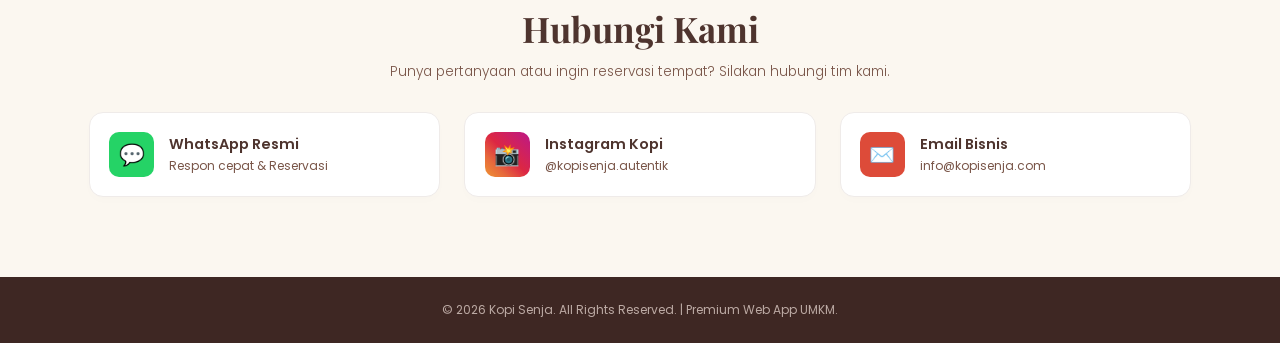
==== commit 2527fc51: "Add files via upload" ====
--- a/index.html
+++ b/index.html
@@ -3,118 +3,121 @@
 <head>
     <meta charset="UTF-8">
     <meta name="viewport" content="width=device-width, initial-scale=1.0">
-    <title>Kopi Senja - Kafe Modern</title>
+    <title>Kopi Senja - Premium Café Landing Page</title>
     <link rel="preconnect" href="https://fonts.googleapis.com">
     <link rel="preconnect" href="https://fonts.gstatic.com" crossorigin>
-    <link href="https://fonts.googleapis.com/css2?family=Playfair+Display:ital,wght@0,600;1,400&family=Poppins:wght@400;500;600&display=swap" rel="stylesheet">
+    <link href="https://fonts.googleapis.com/css2?family=Playfair+Display:ital,wght@0,600;0,700;1,400&family=Poppins:wght@300;400;500;600&display=swap" rel="stylesheet">
     <link rel="stylesheet" href="style.css">
 </head>
 <body>
 
     <header>
         <a href="#home" class="logo-container">
-            <div class="logo-icon">
-                <svg xmlns="http://www.w3.org/2000/svg" viewBox="0 0 24 24" fill="none" stroke="#fff" stroke-width="2" stroke-linecap="round" stroke-linejoin="round" style="width:20px; height:20px;">
-                    <path d="M17 8h1a4 4 0 1 1 0 8h-1" />
-                    <path d="M3 8h14v9a4 4 0 0 1-4 4H7a4 4 0 0 1-4-4Z" />
-                    <line x1="6" y1="2" x2="6" y2="4" />
-                    <line x1="10" y1="2" x2="10" y2="4" />
-                    <line x1="14" y1="2" x2="14" y2="4" />
-                </svg>
-            </div>
             <div class="logo-text">Kopi<span>Senja</span></div>
         </a>
-        <nav>
-            <a href="#menu">Menu</a>
-            <a href="javascript:void(0)" onclick="bukaKeranjang()">Keranjang</a>
+        <nav class="nav-links">
+            <a href="menu.html">Menu</a>
+            <a href="#gallery">Galeri</a>
+            <a href="#about">Tentang</a>
+            <a href="#contact">Kontak</a>
         </nav>
     </header>
 
-    <div class="hero" id="home">
-        <h1>Sruput Ketenangan</h1>
-        <p>Silakan pilih menu kesukaanmu di bawah ini.</p>
-    </div>
+    <section class="hero" id="home">
+        <div class="hero-content">
+            <h1 class="animate-on-scroll">Kopi Senja</h1>
+            <p class="slogan animate-on-scroll">Fresh Coffee, Cozy Moments</p>
+            <p class="sub-slogan animate-on-scroll">Menghadirkan cita rasa kopi autentik di setiap cangkir untuk menemani ruang produktif dan santai Anda.</p>
+            <a href="menu.html" class="btn btn-hero animate-on-scroll">Buka Menu & Pesan</a>
+        </div>
+    </section>
 
     <div class="container">
         
-        <section id="menu">
-            <h2>Menu Andalan</h2>
-            <div class="menu-grid">
-                
-                <div class="menu-item">
-                    <img src="https://images.unsplash.com/photo-1514432324607-a09d9b4aefdd?q=80&w=500" alt="Espresso" class="menu-img">
-                    <div class="menu-info">
-                        <h3>Espresso</h3>
-                        <p>Ekstrak kopi murni pilihan yang pekat, harum, dan bertenaga.</p>
-                        <div class="menu-footer">
-                            <span class="price">Rp 18.000</span>
-                            <button class="btn btn-sm" onclick="addToCart('Espresso', 18000)">+ Tambah</button>
-                        </div>
+        <section id="gallery" class="section-padding">
+            <h2 class="section-title animate-on-scroll">Suasana Kafe</h2>
+            <p class="section-subtitle animate-on-scroll">Intip kenyamanan ruang dan aktivitas di Kopi Senja</p>
+            
+            <div class="gallery-grid animate-on-scroll">
+                <div class="gallery-item"><img src="https://picsum.photos/id/1060/400/300" alt="Suasana 1"></div>
+                <div class="gallery-item"><img src="https://picsum.photos/id/755/400/300" alt="Suasana 2"></div>
+                <div class="gallery-item"><img src="https://picsum.photos/id/634/400/300" alt="Suasana 3"></div>
+                <div class="gallery-item"><img src="https://picsum.photos/id/431/400/300" alt="Suasana 4"></div>
+            </div>
+        </section>
+
+        <section id="about" class="section-padding about-section">
+            <div class="about-text animate-on-scroll">
+                <h2 class="section-title" style="text-align: left; display: block;">Tentang Kami</h2>
+                <p>Kopi Senja menghadirkan kopi berkualitas tinggi yang diracik langsung oleh barista berpengalaman. Kami berkomitmen menyediakan ruang yang nyaman, tenang, dan hangat, baik bagi Anda yang ingin fokus bekerja secara produktif maupun sekadar bersantai melepas penat.</p>
+            </div>
+            <div class="info-card animate-on-scroll">
+                <h3>Jam Operasional</h3>
+                <div class="info-row">
+                    <span>Senin - Minggu</span>
+                    <strong>08.00 - 22.00 WIB</strong>
+                </div>
+                <hr>
+                <h3>Lokasi Kafe</h3>
+                <p class="alamat">Jl. Senja Cerah No. 45, Kota Kreatif, Jakarta (Samping Gedung Seniman)</p>
+            </div>
+        </section>
+
+        <section class="section-padding">
+            <h2 class="section-title animate-on-scroll">Apa Kata Mereka?</h2>
+            <p class="section-subtitle animate-on-scroll">Review jujur dari pelanggan setia kami</p>
+            
+            <div class="testimonial-grid">
+                <div class="testi-card animate-on-scroll">
+                    <p class="komentar">"Tempat andalan buat WFH. Kopinya mantap, colokan banyak, dan musiknya gak berisik. Sukses terus Kopi Senja!"</p>
+                    <h4>- Rian Pratama, Freelancer</h4>
+                </div>
+                <div class="testi-card animate-on-scroll">
+                    <p class="komentar">"Caffè Latte-nya juara! Crema-nya pas dan tempatnya sangat instagramable buat foto-foto sore."</p>
+                    <h4>- Amanda Putri, Content Creator</h4>
+                </div>
+                <div class="testi-card animate-on-scroll">
+                    <p class="komentar">"Pelayanannya ramah banget, baristanya asyik diajak diskusi soal biji kopi. Lokasinya juga gampang dicari."</p>
+                    <h4>- Budi Santoso, Arsitek</h4>
+                </div>
+            </div>
+        </section>
+
+        <section id="contact" class="section-padding">
+            <h2 class="section-title animate-on-scroll">Hubungi Kami</h2>
+            <p class="section-subtitle animate-on-scroll">Punya pertanyaan atau ingin reservasi tempat? Silakan hubungi tim kami.</p>
+            
+            <div class="contact-grid-links animate-on-scroll">
+                <a href="https://wa.me/628123456789?text=Halo%20Kopi%20Senja..." target="_blank" class="contact-card-item">
+                    <div class="contact-icon-box bg-wa">💬</div>
+                    <div class="contact-details">
+                        <h4>WhatsApp Resmi</h4>
+                        <p>Respon cepat &amp; Reservasi</p>
                     </div>
-                </div>
+                </a>
 
-                <div class="menu-item">
-                    <img src="https://images.unsplash.com/photo-1541167760496-1628856ab772?q=80&w=500" alt="Kopi Susu Senja" class="menu-img">
-                    <div class="menu-info">
-                        <h3>Kopi Susu Senja</h3>
-                        <p>Espresso dengan campuran susu segar dan legitnya gula aren asli.</p>
-                        <div class="menu-footer">
-                            <span class="price">Rp 23.000</span>
-                            <button class="btn btn-sm" onclick="addToCart('Kopi Susu Senja', 23000)">+ Tambah</button>
-                        </div>
+                <a href="https://instagram.com" target="_blank" class="contact-card-item">
+                    <div class="contact-icon-box bg-ig">📸</div>
+                    <div class="contact-details">
+                        <h4>Instagram Kopi</h4>
+                        <p>@kopisenja.autentik</p>
                     </div>
-                </div>
+                </a>
 
-                <div class="menu-item">
-                    <img src="https://images.unsplash.com/photo-1536256263959-770b48d82b0a?q=80&w=500" alt="Matcha Latte" class="menu-img">
-                    <div class="menu-info">
-                        <h3>Matcha Latte</h3>
-                        <p>Teh hijau Jepang autentik dipadu dengan susu yang begitu creamy.</p>
-                        <div class="menu-footer">
-                            <span class="price">Rp 25.000</span>
-                            <button class="btn btn-sm" onclick="addToCart('Matcha Latte', 25000)">+ Tambah</button>
-                        </div>
+                <a href="mailto:info@kopisenja.com" class="contact-card-item">
+                    <div class="contact-icon-box bg-mail">✉️</div>
+                    <div class="contact-details">
+                        <h4>Email Bisnis</h4>
+                        <p>info@kopisenja.com</p>
                     </div>
-                </div>
-
-                <div class="menu-item">
-                    <img src="https://images.unsplash.com/photo-1555507036-ab1f4038808a?q=80&w=500" alt="Croissant" class="menu-img">
-                    <div class="menu-info">
-                        <h3>Croissant</h3>
-                        <p>Pastry renyah kaya mentega, pendamping paling pas buat ngopi.</p>
-                        <div class="menu-footer">
-                            <span class="price">Rp 20.000</span>
-                            <button class="btn btn-sm" onclick="addToCart('Croissant', 20000)">+ Tambah</button>
-                        </div>
-                    </div>
-                </div>
-
+                </a>
             </div>
         </section>
 
     </div>
 
-    <div class="floating-cart" onclick="bukaKeranjang()">
-        🛒
-        <span class="cart-badge" id="cart-count">0</span>
-    </div>
-
-    <div class="cart-modal" id="cartModal">
-        <div class="modal-content">
-            <span class="close-modal" onclick="tutupKeranjang()">&times;</span>
-            <h2 class="modal-title">Detail Pesanan</h2>
-            
-            <div id="cart-items"></div>
-            
-            <div class="modal-footer-section">
-                <div class="total-price">Total: Rp <span id="total-harga">0</span></div>
-                <button class="btn btn-checkout" onclick="checkoutPesanan()">Checkout via WhatsApp</button>
-            </div>
-        </div>
-    </div>
-
     <footer>
-        <p>&copy; 2026 Kopi Senja. Dibuat dengan penuh rasa kafein.</p>
+        <p>&copy; 2026 Kopi Senja. All Rights Reserved. | Premium Web App UMKM.</p>
     </footer>
 
     <script src="script.js"></script>
--- a/style.css
+++ b/style.css
@@ -1,12 +1,12 @@
 /* ==========================================================================
-   1. RESET & BASE STYLES (Agar tampil sama di semua browser HP)
+   1. CORE & RESET UTILITIES
    ========================================================================== */
 * {
     margin: 0;
     padding: 0;
     box-sizing: border-box;
     font-family: 'Poppins', sans-serif;
-    -webkit-tap-highlight-color: transparent; /* Hapus kotak biru saat tombol diklik di HP */
+    -webkit-tap-highlight-color: transparent;
 }
 
 html {
@@ -14,391 +14,330 @@
 }
 
 body {
-    background-color: #fcf8f2;
-    color: #332211;
-    line-height: 1.6;
-    overflow-x: hidden; /* Mencegah halaman bisa digeser ke kanan-kiri */
-}
-
-/* ==========================================================================
-   2. HEADER & NAVIGASI (Pas dan tidak sumpek di layar kecil)
+    background-color: #fbf7f0;
+    color: #3e2723;
+    line-height: 1.5;
+    overflow-x: hidden;
+}
+
+.container {
+    max-width: 1140px;
+    margin: 0 auto;
+    padding: 0 1.2rem;
+}
+
+.section-padding {
+    padding: 2.5rem 0;
+}
+
+.section-title {
+    font-family: 'Playfair Display', serif;
+    font-size: 1.8rem;
+    color: #4e342e;
+    margin-bottom: 0.4rem;
+    text-align: center;
+}
+
+.section-subtitle {
+    font-size: 0.85rem;
+    color: #795548;
+    font-weight: 300;
+    text-align: center;
+    margin-bottom: 1.8rem;
+}
+
+.btn {
+    display: inline-block;
+    padding: 0.65rem 1.2rem;
+    font-weight: 500;
+    font-size: 0.85rem;
+    text-decoration: none;
+    border-radius: 8px;
+    transition: all 0.25s cubic-bezier(0.4, 0, 0.2, 1);
+    border: none;
+    cursor: pointer;
+    text-align: center;
+}
+.btn:active { transform: scale(0.95); }
+
+/* ANIMASI ENTRY SCROLL */
+.animate-on-scroll {
+    opacity: 0;
+    transform: translateY(15px);
+    transition: opacity 0.5s cubic-bezier(0.4, 0, 0.2, 1), transform 0.5s cubic-bezier(0.4, 0, 0.2, 1);
+}
+.animate-on-scroll.appear { opacity: 1; transform: translateY(0); }
+
+/* ==========================================================================
+   2. NAVBAR PREMIUM (LOGO BARU: NO EMOJI, TYPEFACE ELEGAN)
    ========================================================================== */
 header {
-    background-color: #4a3525;
-    color: #fff;
-    padding: 0.8rem 1rem;
+    background-color: #4e342e;
     position: sticky;
     top: 0;
     z-index: 99;
+    padding: 0.8rem 1.2rem;
     display: flex;
     justify-content: space-between;
     align-items: center;
-    box-shadow: 0 2px 10px rgba(0,0,0,0.15);
+    box-shadow: 0 4px 15px rgba(0,0,0,0.08);
 }
 
 .logo-container {
-    display: flex;
-    align-items: center;
-    gap: 8px;
-    text-decoration: none;
-    color: #fff;
-}
-
-.logo-icon {
-    width: 35px;
-    height: 35px;
-    background-color: #d4a373;
-    border-radius: 50%;
-    display: flex;
-    justify-content: center;
-    align-items: center;
-    box-shadow: 0 2px 5px rgba(0,0,0,0.2);
-    flex-shrink: 0; /* Menjaga icon tidak gepeng di HP */
+    text-decoration: none !important;
+    color: #fff !important;
+    flex-shrink: 0;
 }
 
 .logo-text {
     font-family: 'Playfair Display', serif;
     font-size: 1.2rem;
-    font-weight: 600;
-    letter-spacing: 0.5px;
-}
-
+    font-weight: 700;
+    letter-spacing: 2px; /* Membuat kesan estetik dan mahal */
+    text-transform: uppercase;
+}
 .logo-text span {
     color: #d4a373;
+    font-weight: 400;
     font-style: italic;
-    font-weight: 400;
-}
-
-header nav a {
-    color: #fff;
-    text-decoration: none;
-    margin-left: 0.8rem;
-    font-size: 0.85rem;
+    text-transform: lowercase;
+    margin-left: 2px;
+}
+
+header nav.nav-links {
+    display: flex;
+    align-items: center;
+    gap: 4px;
+    overflow-x: auto;
+    white-space: nowrap;
+    max-width: 65%;
+}
+header nav.nav-links::-webkit-scrollbar { display: none; }
+
+header nav.nav-links a, 
+header nav.nav-links a:visited {
+    color: #efebe9 !important;
+    text-decoration: none !important;
+    font-size: 0.8rem;
+    padding: 6px 10px;
+    border-radius: 20px;
+    transition: all 0.25s ease;
+}
+header nav.nav-links a.active, 
+header nav.nav-links a:hover { 
+    color: #4e342e !important; 
+    background-color: #d4a373; 
     font-weight: 500;
-    transition: color 0.3s;
-}
-
-header nav a:hover {
-    color: #d4a373;
-}
-
-/* ==========================================================================
-   3. HERO SECTION (Banner Atas Proporsional)
+}
+
+/* ==========================================================================
+   3. HERO & GRID MENU
    ========================================================================== */
 .hero {
-    background: linear-gradient(rgba(0, 0, 0, 0.6), rgba(0, 0, 0, 0.6)), url('https://images.unsplash.com/photo-1501339847302-ac426a4a7cbb?q=80&w=1200') no-repeat center center/cover;
-    height: 35vh; /* Tidak terlalu tinggi di HP */
-    display: flex;
-    flex-direction: column;
+    background: linear-gradient(rgba(27, 18, 16, 0.65), rgba(27, 18, 16, 0.65)), url('https://picsum.photos/id/192/1200/800') no-repeat center center/cover;
+    height: 45vh;
+    display: flex;
     justify-content: center;
     align-items: center;
     text-align: center;
-    color: #fff;
     padding: 0 1rem;
 }
-
-.hero h1 {
-    font-family: 'Playfair Display', serif;
-    font-size: 1.8rem; /* Ukuran pas untuk HP, tidak patah berantakan */
-    margin-bottom: 0.5rem;
-}
-
-.hero p {
-    font-size: 0.85rem;
-    max-width: 500px;
-    opacity: 0.9;
-}
-
-/* ==========================================================================
-   4. UTILITIES & BUTTONS
-   ========================================================================== */
-.container {
-    max-width: 1100px;
-    margin: 1.5rem auto;
-    padding: 0 1rem;
-}
-
-section {
-    margin-bottom: 2.5rem;
-    text-align: center;
-}
-
-section h2 {
-    font-family: 'Playfair Display', serif;
-    font-size: 1.6rem;
-    margin-bottom: 1.2rem;
-    position: relative;
-    display: inline-block;
-}
-
-section h2::after {
-    content: '';
-    display: block;
-    width: 50%;
-    height: 3px;
-    background-color: #d4a373;
-    margin: 0.5rem auto 0;
-}
-
-.btn {
-    display: inline-block;
+.hero h1 { font-family: 'Playfair Display', serif; font-size: 2.5rem; color: #fff; }
+.hero .slogan { color: #d4a373; font-style: italic; font-size: 1.1rem; margin-bottom: 0.4rem; }
+.hero .sub-slogan { color: #f5f5f5; font-size: 0.8rem; font-weight: 300; margin-bottom: 1.2rem; max-width: 500px; }
+.btn-hero { background-color: #d4a373; color: #fff; font-weight: 600; width: auto; }
+
+.filter-container { display: flex; gap: 6px; margin: 1rem 0; overflow-x: auto; padding-bottom: 4px; scrollbar-width: none; }
+.filter-container::-webkit-scrollbar { display: none; }
+.filter-btn { background: #fff; border: 1px solid #efebe9; padding: 0.45rem 1.1rem; border-radius: 20px; font-size: 0.8rem; cursor: pointer; color: #6d4c41; white-space: nowrap; transition: all 0.2s ease; }
+.filter-btn.active, .filter-btn:hover { background: #4e342e; color: #fff; border-color: #4e342e; }
+
+.menu-grid { display: grid; grid-template-columns: 1fr; gap: 1.2rem; }
+.menu-card { background: #fff; border-radius: 14px; overflow: hidden; display: flex; flex-direction: column; border: 1px solid #efebe9; transition: all 0.3s ease; }
+.menu-card.hidden { opacity: 0; transform: scale(0.9); position: absolute; visibility: hidden; pointer-events: none; }
+.menu-img-container { width: 100%; height: 160px; overflow: hidden; }
+.menu-img { width: 100%; height: 100%; object-fit: cover; }
+.menu-info { padding: 1rem; text-align: left; display: flex; flex-direction: column; flex-grow: 1; }
+.menu-card h3 { font-family: 'Playfair Display', serif; color: #4e342e; font-size: 1.15rem; margin-bottom: 0.2rem; }
+.menu-desc { font-size: 0.8rem; color: #6d4c41; margin-bottom: 0.8rem; line-height: 1.4; }
+.price { color: #bc8f8f; font-weight: 600; font-size: 1.05rem; margin-bottom: 0.8rem; }
+.btn-add-cart { background-color: #4e342e; color: #fff; font-size: 0.8rem; padding: 0.6rem; width: 100%; font-weight: 500; }
+
+/* ==========================================================================
+   4. INTERACTIVE CART & MICRO-INTERACTION BUTTONS (TOMBOL PLUS BEGERAK)
+   ========================================================================= */
+@media (max-width: 767px) {
+    .sidebar-cart { position: fixed; top: 0; left: 0; width: 100%; height: 100%; z-index: 1000; visibility: hidden; }
+    .sidebar-cart.active { visibility: visible; }
+    .cart-overlay { position: absolute; width: 100%; height: 100%; background: rgba(0, 0, 0, 0.5); opacity: 0; backdrop-filter: blur(3px); transition: opacity 0.3s; }
+    .sidebar-cart.active .cart-overlay { opacity: 1; }
+    .cart-box { position: absolute; bottom: 0; left: 0; width: 100%; max-height: 75vh; background: #fff; border-radius: 24px 24px 0 0; padding: 1.5rem; transform: translateY(100%); transition: transform 0.35s cubic-bezier(0.4, 0, 0.2, 1); display: flex; flex-direction: column; overflow-y: auto; }
+    .sidebar-cart.active .cart-box { transform: translateY(0); }
+    .cart-header-mobile { display: flex; justify-content: space-between; align-items: center; margin-bottom: 1rem; }
+    .close-cart-btn { background: #efebe9; border: none; width: 32px; height: 32px; border-radius: 50%; color: #4e342e; cursor: pointer; }
+}
+
+.cart-item-row { display: flex; justify-content: space-between; align-items: center; font-size: 0.88rem; padding: 0.75rem 0; border-bottom: 1px dashed #efebe9; }
+
+/* ANIMASI INTERAKTIF TOMBOL QUANTITY */
+.cart-item-qty-controls { display: flex; align-items: center; gap: 12px; }
+
+.btn-qty { 
+    background: #efebe9; 
+    border: none; 
+    width: 32px; 
+    height: 32px; 
+    border-radius: 50%; 
+    font-size: 1.1rem;
+    font-weight: 600; 
+    color: #4e342e; 
+    display: flex;
+    align-items: center;
+    justify-content: center;
+    cursor: pointer;
+    transition: transform 0.1s ease, background-color 0.2s ease;
+}
+/* Efek Gerak Balon/Pop saat diklik pembeli */
+.btn-qty:active { 
+    transform: scale(0.82); 
     background-color: #d4a373;
     color: #fff;
-    padding: 0.6rem 1.5rem;
-    text-decoration: none;
-    border-radius: 6px;
+}
+
+.qty-number {
     font-weight: 600;
-    transition: background 0.3s;
-    cursor: pointer;
-    border: none;
-    text-align: center;
+    display: inline-block;
+    transition: transform 0.15s ease;
+}
+.qty-pop { animation: qtyPopAnim 0.2s ease-out; }
+@keyframes qtyPopAnim {
+    0% { transform: scale(1); }
+    50% { transform: scale(1.3); color: #d4a373; }
+    100% { transform: scale(1); }
+}
+
+.cart-hr { border: 0; height: 1px; background: #efebe9; margin: 1rem 0; }
+.cart-total-row { display: flex; justify-content: space-between; font-size: 1rem; margin-bottom: 1rem; }
+.btn-checkout { background-color: #25d366; color: #fff; font-weight: 600; padding: 0.8rem; width: 100%; border-radius: 10px; }
+
+/* FLOATING BAR MOBILE */
+.floating-cart-bar { position: fixed; bottom: 20px; left: 4%; width: 92%; background-color: #4e342e; color: white; padding: 0.85rem 1.2rem; border-radius: 14px; display: flex; justify-content: space-between; align-items: center; box-shadow: 0 8px 25px rgba(78, 52, 46, 0.35); z-index: 90; cursor: pointer; transform: translateY(120px); transition: transform 0.35s cubic-bezier(0.175, 0.885, 0.32, 1.15); }
+.floating-cart-bar.active { transform: translateY(0); }
+.floating-cart-info { display: flex; align-items: center; gap: 8px; font-weight: 600; font-size: 0.95rem; }
+.floating-badge { background: #d4a373; color: white; min-width: 22px; height: 22px; padding: 0 4px; border-radius: 50%; display: flex; align-items: center; justify-content: center; font-size: 0.75rem; }
+.cart-bump { animation: bump 0.25s ease-out; }
+@keyframes bump { 0% { transform: scale(1); } 50% { transform: scale(1.04); } 100% { transform: scale(1); } }
+
+/* ==========================================================================
+   5. SEKSI KONTAK (DESAIN KARTU IKON BARU & BERJARAK REGA)
+   ========================================================================== */
+.contact-grid-links {
+    display: grid;
+    grid-template-columns: 1fr;
+    gap: 1.2rem; /* Jarak dibuat renggang dan proporsional */
+    margin-top: 1rem;
+}
+
+.contact-card-item {
+    background: #fff;
+    border: 1px solid #efebe9;
+    padding: 1.2rem;
+    border-radius: 14px;
+    display: flex;
+    align-items: center;
+    gap: 15px;
+    text-decoration: none !important;
+    color: #4e342e !important;
+    transition: all 0.3s cubic-bezier(0.4, 0, 0.2, 1);
+    box-shadow: 0 4px 10px rgba(0,0,0,0.01);
+}
+
+.contact-card-item:active {
+    transform: translateY(-3px);
+    box-shadow: 0 6px 15px rgba(78, 52, 46, 0.08);
+    background-color: #efebe9;
+}
+
+.contact-icon-box {
+    width: 45px;
+    height: 45px;
+    border-radius: 10px;
+    display: flex;
+    align-items: center;
+    justify-content: center;
+    font-size: 1.3rem;
+    color: #fff;
+    flex-shrink: 0;
+}
+
+/* Pewarnaan Khusus Identitas Kontak */
+.bg-wa { background-color: #25d366; }
+.bg-ig { background: linear-gradient(45deg, #f09433 0%, #e6683c 25%, #dc2743 50%, #bc1888 100%); }
+.bg-mail { background-color: #dd4b39; }
+
+.contact-details h4 {
     font-size: 0.9rem;
-}
-
-.btn:hover {
-    background-color: #b98453;
-}
-
-.btn-sm {
-    padding: 0.5rem 1rem;
-    font-size: 0.8rem;
-    border-radius: 6px;
-}
-
-/* ==========================================================================
-   5. MENU GRID (Otomatis 1 kolom di HP, banyak kolom di Laptop)
-   ========================================================================== */
-.menu-grid {
-    display: grid;
-    grid-template-columns: 1fr; /* Default HP: 1 Kolom penuh */
-    gap: 1.2rem;
-}
-
-.menu-item {
-    background: #fff;
-    border-radius: 12px;
-    overflow: hidden;
-    box-shadow: 0 4px 8px rgba(0,0,0,0.03);
-    display: flex;
-    flex-direction: column;
-    justify-content: space-between;
-}
-
-.menu-img {
-    width: 100%;
-    height: 200px;
-    object-fit: cover;
-    background-color: #e6dfd5;
-}
-
-.menu-info {
-    padding: 1rem;
-    text-align: left;
-}
-
-.menu-item h3 {
-    margin-bottom: 0.3rem;
-    color: #4a3525;
-    font-size: 1.1rem;
-}
-
-.menu-item p {
-    font-size: 0.8rem;
-    color: #666;
-    margin-bottom: 1rem;
-    line-height: 1.4;
-}
-
-.menu-footer {
-    display: flex;
-    justify-content: space-between;
-    align-items: center;
-}
-
-.menu-item .price {
-    color: #d4a373;
-    font-weight: bold;
-    font-size: 1rem;
-}
-
-/* ==========================================================================
-   6. FLOATING CART (Nyaman dijempol pengguna HP)
-   ========================================================================== */
-.floating-cart {
-    position: fixed;
-    bottom: 20px;
-    right: 20px;
-    background-color: #4a3525;
-    color: white;
-    width: 50px;
-    height: 50px;
-    border-radius: 50%;
-    display: flex;
-    justify-content: center;
-    align-items: center;
-    box-shadow: 0 4px 12px rgba(0,0,0,0.25);
-    cursor: pointer;
-    z-index: 100;
-    transition: transform 0.2s;
-    font-size: 1.2rem;
-}
-
-.cart-badge {
-    position: absolute;
-    top: -2px;
-    right: -2px;
-    background-color: #ff4d4d;
-    color: white;
-    border-radius: 50%;
-    width: 18px;
-    height: 18px;
-    font-size: 0.65rem;
-    font-weight: bold;
-    display: flex;
-    justify-content: center;
-    align-items: center;
-}
-
-/* ==========================================================================
-   7. MODAL OVERLAY & BOTTOM SHEET (Solusi Anti-Kepotong di HP)
-   ========================================================================== */
-.cart-modal {
-    display: none;
-    position: fixed;
-    top: 0;
-    left: 0;
-    width: 100%;
-    height: 100%;
-    background-color: rgba(0,0,0,0.6);
-    z-index: 101;
-    justify-content: center;
-    align-items: flex-end; /* Di HP: Nempel di bawah layar (Bottom Sheet) */
-}
-
-.modal-content {
-    background-color: white;
-    padding: 1.2rem;
-    border-top-left-radius: 20px;
-    border-top-right-radius: 20px;
-    width: 100%;
-    max-height: 75vh; /* Batasi tinggi maks: sisa 25% layar buat ruang aman */
-    display: flex;
-    flex-direction: column;
-    box-shadow: 0 -5px 20px rgba(0,0,0,0.15);
-    position: relative;
-    animation: slideUp 0.3s ease-out;
-}
-
-@keyframes slideUp {
-    from { transform: translateY(100%); }
-    to { transform: translateY(0); }
-}
-
-.close-modal {
-    position: absolute;
-    top: 10px;
-    right: 15px;
-    font-size: 1.6rem;
-    cursor: pointer;
-    color: #888;
-    padding: 5px;
-    z-index: 10;
-}
-
-.modal-title {
-    font-size: 1.15rem; 
-    text-align: center; 
-    font-family: 'Playfair Display', serif; 
-    padding-bottom: 0.5rem; 
-    border-bottom: 1px solid #eee;
-}
-
-/* Wadah List Belanjaan yang Mengaktifkan Scroll Otomatis */
-#cart-items {
-    overflow-y: auto; 
-    flex-grow: 1;
-    margin-top: 0.8rem;
-    padding-right: 5px;
-}
-
-.cart-item {
-    display: flex;
-    justify-content: space-between;
-    align-items: center;
-    border-bottom: 1px solid #eee;
-    padding: 0.7rem 0;
-    font-size: 0.85rem;
-}
-
-.modal-footer-section {
-    padding-top: 0.8rem;
-    background-color: white;
-    border-top: 1px solid #eee;
-}
-
-.total-price {
-    font-size: 1.1rem;
-    font-weight: bold;
-    text-align: right;
-    margin-bottom: 0.8rem;
-    color: #4a3525;
-}
-
-.btn-checkout {
-    width: 100%; 
-    border-radius: 8px; 
-    padding: 0.75rem;
-}
-
-/* ==========================================================================
-   8. FOOTER
-   ========================================================================== */
-footer {
-    background-color: #4a3525;
-    color: #fff;
-    text-align: center;
-    padding: 1.2rem 1rem;
+    font-weight: 600;
+    margin-bottom: 2px;
+}
+.contact-details p {
     font-size: 0.75rem;
-}
-
-/* ==========================================================================
-   9. MEDIA QUERIES (Aturan khusus saat dibuka di Layar Lebar/Laptop)
-   ========================================================================== */
-@media (min-width: 576px) {
-    .menu-grid {
-        grid-template-columns: repeat(2, 1fr); /* Tablet: 2 Kolom */
-    }
-}
-
+    color: #795548;
+}
+
+/* INDEX SECTIONS ELEMENTS */
+.gallery-grid { display: grid; grid-template-columns: repeat(2, 1fr); gap: 0.6rem; }
+.gallery-item { border-radius: 8px; overflow: hidden; height: 130px; }
+.gallery-item img { width: 100%; height: 100%; object-fit: cover; }
+
+.about-section { display: flex; flex-direction: column; gap: 1.5rem; text-align: left; }
+.about-text p { font-size: 0.88rem; color: #5d4037; text-align: justify; }
+.info-card { background-color: #4e342e; color: #fff; padding: 1.5rem; border-radius: 12px; }
+.info-card h3 { font-family: 'Playfair Display', serif; font-size: 1.1rem; color: #d4a373; margin-bottom: 0.6rem; }
+.info-row { display: flex; justify-content: space-between; font-size: 0.85rem; }
+.info-card hr { border: 0; height: 1px; background: rgba(255,255,255,0.1); margin: 1rem 0; }
+.alamat { font-size: 0.82rem; color: #d7ccc8; }
+
+.testimonial-grid { display: grid; grid-template-columns: 1fr; gap: 1rem; }
+.testi-card { background: #fff; padding: 1.2rem; border-radius: 10px; border-left: 4px solid #d4a373; }
+.testi-card .komentar { font-style: italic; font-size: 0.85rem; color: #5d4037; margin-bottom: 0.6rem; }
+.testi-card h4 { font-size: 0.78rem; color: #8d6e63; }
+
+footer { background-color: #3e2723; color: #bcaaa4; text-align: center; padding: 1.5rem 1rem; font-size: 0.75rem; margin-top: 2.5rem; }
+
+/* ==========================================================================
+   6. RESPONSIVE MEDIA QUERIES (DESKTOP)
+   ========================================================================== */
 @media (min-width: 768px) {
-    header { padding: 0.8rem 2rem; }
-    header nav a { margin-left: 1.5rem; font-size: 0.9rem; }
-    
-    .hero { height: 40vh; }
-    .hero h1 { font-size: 3rem; }
-    .hero p { font-size: 1.05rem; }
-    
-    .container { margin: 3rem auto; padding: 0 1.5rem; }
-    section h2 { font-size: 2.2rem; }
-    
-    .menu-grid {
-        grid-template-columns: repeat(auto-fit, minmax(250px, 1fr)); /* Laptop: Menyesuaikan layar */
-        gap: 1.5rem;
-    }
-    
-    /* Perubahan Modal Keranjang dari Bottom Sheet jadi Pop-Up Tengah di Laptop */
-    .cart-modal { align-items: center; }
-    .modal-content {
-        border-radius: 12px;
-        width: 90%;
-        max-width: 440px;
-        max-height: 70vh;
-        animation: fadeIn 0.3s ease;
-    }
-    @keyframes fadeIn {
-        from { transform: translateY(20px); opacity: 0; }
-        to { transform: translateY(0); opacity: 1; }
-    }
-    
-    .floating-cart { bottom: 30px; right: 30px; width: 60px; height: 60px; font-size: 1.5rem; }
+    header { padding: 1rem 3rem; }
+    header nav.nav-links { max-width: 100%; gap: 0.6rem; }
+    header nav.nav-links a { font-size: 0.9rem; padding: 6px 14px; border-radius: 8px; }
+    header nav.nav-links a.active, header nav.nav-links a:hover { background-color: rgba(255, 255, 255, 0.08); color: #d4a373 !important; }
+    
+    .hero { height: 60vh; }
+    .hero h1 { font-size: 3.5rem; }
+    .section-title { font-size: 2.2rem; }
+    
+    .page-menu-layout { display: flex; flex-direction: row; align-items: flex-start; gap: 2.5rem; padding-top: 1rem; }
+    .menu-content-area { flex: 1; }
+    .sidebar-cart { width: 350px; position: sticky; top: 90px; z-index: 10; display: block !important; }
+    .cart-box { background: #fff; border: 1px solid #efebe9; border-radius: 16px; padding: 1.5rem; box-shadow: 0 4px 20px rgba(0,0,0,0.02); }
+    .cart-header-mobile .close-cart-btn, .cart-overlay { display: none; }
+    
+    .menu-grid { grid-template-columns: repeat(2, 1fr); gap: 1.5rem; }
+    .floating-cart-bar { display: none !important; }
+    
+    .gallery-grid { grid-template-columns: repeat(4, 1fr); }
+    .gallery-item { height: 180px; }
+    .about-section { flex-direction: row; align-items: center; gap: 4rem; }
+    .about-text, .info-card { flex: 1; }
+    .testimonial-grid { grid-template-columns: repeat(3, 1fr); }
+    
+    /* Atur Kontak Berjejer Rapi di Layar Lebar */
+    .contact-grid-links { grid-template-columns: repeat(3, 1fr); gap: 1.5rem; }
+    .contact-card-item:hover { transform: translateY(-5px); box-shadow: 0 8px 20px rgba(0,0,0,0.05); }
+}
+
+@media (min-width: 992px) {
+    .menu-grid { grid-template-columns: repeat(3, 1fr); }
 }
